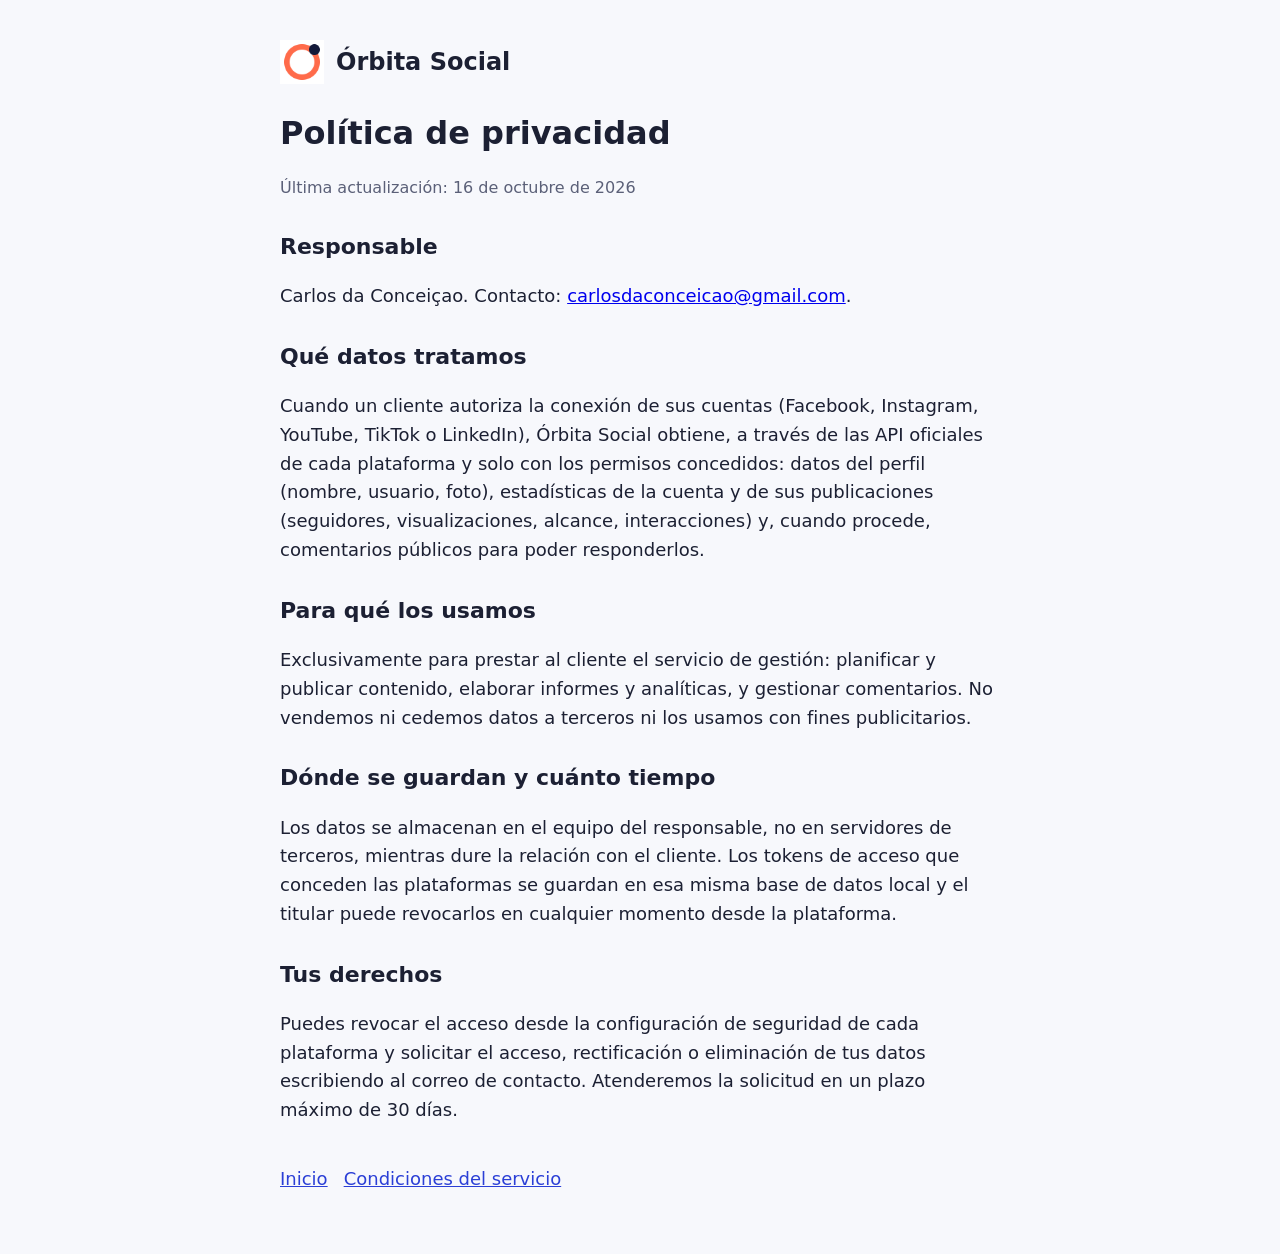
==== privacy.html @ c59845f5 "Add files via upload" ====
<!doctype html>
<html lang="es">
<head><meta charset="utf-8"><meta name="viewport" content="width=device-width, initial-scale=1"><title>Política de privacidad · Órbita Social</title><link rel="icon" href="logo.png"><link rel="stylesheet" href="style.css"></head>
<body><main>
<header><img src="logo.png" alt=""><a href="./">Órbita Social</a></header>
<h1>Política de privacidad</h1>
<p class="muted">Última actualización: 16 de octubre de 2026</p>
<h2>Responsable</h2>
<p>Carlos da Conceiçao. Contacto: <a href="mailto:carlosdaconceicao@gmail.com">carlosdaconceicao@gmail.com</a>.</p>
<h2>Qué datos tratamos</h2>
<p>Cuando un cliente autoriza la conexión de sus cuentas (Facebook, Instagram, YouTube, TikTok o LinkedIn), Órbita Social obtiene, a través de las API oficiales de cada plataforma y solo con los permisos concedidos: datos del perfil (nombre, usuario, foto), estadísticas de la cuenta y de sus publicaciones (seguidores, visualizaciones, alcance, interacciones) y, cuando procede, comentarios públicos para poder responderlos.</p>
<h2>Para qué los usamos</h2>
<p>Exclusivamente para prestar al cliente el servicio de gestión: planificar y publicar contenido, elaborar informes y analíticas, y gestionar comentarios. No vendemos ni cedemos datos a terceros ni los usamos con fines publicitarios.</p>
<h2>Dónde se guardan y cuánto tiempo</h2>
<p>Los datos se almacenan en el equipo del responsable, no en servidores de terceros, mientras dure la relación con el cliente. Los tokens de acceso que conceden las plataformas se guardan en esa misma base de datos local y el titular puede revocarlos en cualquier momento desde la plataforma.</p>
<h2>Tus derechos</h2>
<p>Puedes revocar el acceso desde la configuración de seguridad de cada plataforma y solicitar el acceso, rectificación o eliminación de tus datos escribiendo al correo de contacto. Atenderemos la solicitud en un plazo máximo de 30 días.</p>
<nav><a href="./">Inicio</a><a href="terms.html">Condiciones del servicio</a></nav>
</main></body></html>
---- style.css ----
:root { --text: #1c2033; --muted: #5b6078; --accent: #ff6b4a; --bg: #f7f8fc; }
* { box-sizing: border-box; }
body { margin: 0; font-family: system-ui, -apple-system, 'Segoe UI', Roboto, sans-serif; color: var(--text); background: var(--bg); font-size: 18px; line-height: 1.6; }
main { max-width: 760px; margin: 0 auto; padding: 40px 20px 60px; }
header { display: flex; align-items: center; gap: 12px; margin-bottom: 24px; }
header img { width: 44px; height: 44px; }
header a { font-weight: 700; font-size: 24px; color: var(--text); text-decoration: none; }
h1 { font-size: 32px; margin: 0 0 8px; }
h2 { font-size: 22px; margin: 28px 0 8px; }
p, li { color: var(--text); }
.muted { color: var(--muted); font-size: 16px; }
nav { margin-top: 40px; display: flex; gap: 16px; flex-wrap: wrap; }
nav a { color: #2b3fd6; }
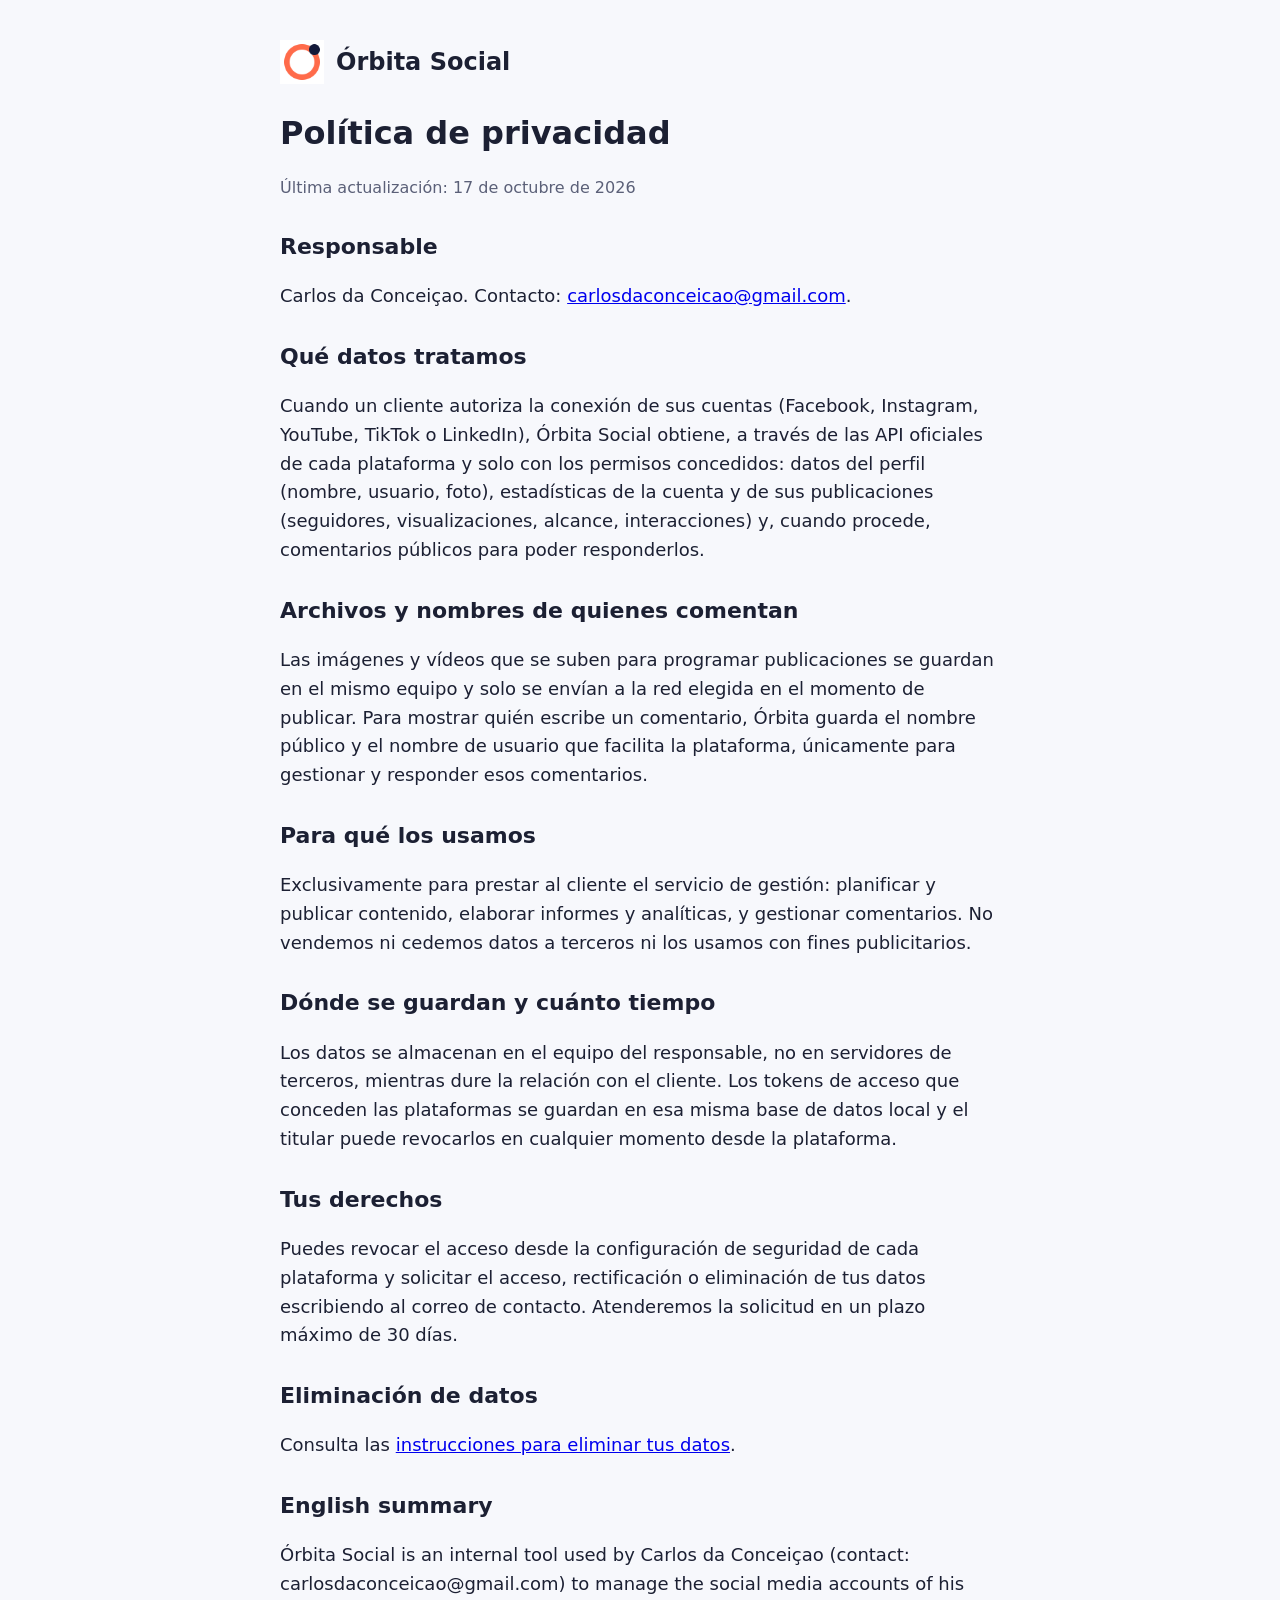
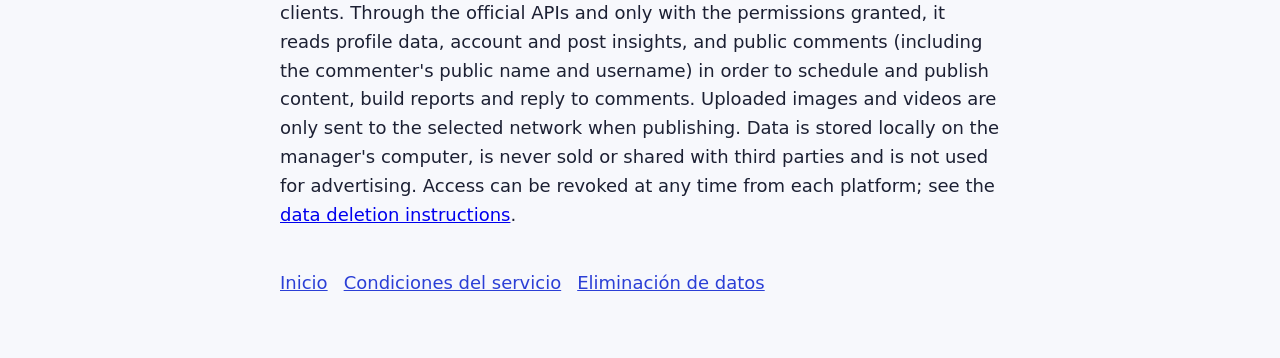
==== commit 0d871892: "Añade instrucciones de eliminación de datos y actualiza la política de privacidad" ====
--- a/privacy.html
+++ b/privacy.html
@@ -4,16 +4,22 @@
 <body><main>
 <header><img src="logo.png" alt=""><a href="./">Órbita Social</a></header>
 <h1>Política de privacidad</h1>
-<p class="muted">Última actualización: 16 de octubre de 2026</p>
+<p class="muted">Última actualización: 17 de octubre de 2026</p>
 <h2>Responsable</h2>
 <p>Carlos da Conceiçao. Contacto: <a href="mailto:carlosdaconceicao@gmail.com">carlosdaconceicao@gmail.com</a>.</p>
 <h2>Qué datos tratamos</h2>
 <p>Cuando un cliente autoriza la conexión de sus cuentas (Facebook, Instagram, YouTube, TikTok o LinkedIn), Órbita Social obtiene, a través de las API oficiales de cada plataforma y solo con los permisos concedidos: datos del perfil (nombre, usuario, foto), estadísticas de la cuenta y de sus publicaciones (seguidores, visualizaciones, alcance, interacciones) y, cuando procede, comentarios públicos para poder responderlos.</p>
+<h2>Archivos y nombres de quienes comentan</h2>
+<p>Las imágenes y vídeos que se suben para programar publicaciones se guardan en el mismo equipo y solo se envían a la red elegida en el momento de publicar. Para mostrar quién escribe un comentario, Órbita guarda el nombre público y el nombre de usuario que facilita la plataforma, únicamente para gestionar y responder esos comentarios.</p>
 <h2>Para qué los usamos</h2>
 <p>Exclusivamente para prestar al cliente el servicio de gestión: planificar y publicar contenido, elaborar informes y analíticas, y gestionar comentarios. No vendemos ni cedemos datos a terceros ni los usamos con fines publicitarios.</p>
 <h2>Dónde se guardan y cuánto tiempo</h2>
 <p>Los datos se almacenan en el equipo del responsable, no en servidores de terceros, mientras dure la relación con el cliente. Los tokens de acceso que conceden las plataformas se guardan en esa misma base de datos local y el titular puede revocarlos en cualquier momento desde la plataforma.</p>
 <h2>Tus derechos</h2>
 <p>Puedes revocar el acceso desde la configuración de seguridad de cada plataforma y solicitar el acceso, rectificación o eliminación de tus datos escribiendo al correo de contacto. Atenderemos la solicitud en un plazo máximo de 30 días.</p>
-<nav><a href="./">Inicio</a><a href="terms.html">Condiciones del servicio</a></nav>
+<h2>Eliminación de datos</h2>
+<p>Consulta las <a href="data-deletion.html">instrucciones para eliminar tus datos</a>.</p>
+<h2>English summary</h2>
+<p>Órbita Social is an internal tool used by Carlos da Conceiçao (contact: carlosdaconceicao@gmail.com) to manage the social media accounts of his clients. Through the official APIs and only with the permissions granted, it reads profile data, account and post insights, and public comments (including the commenter's public name and username) in order to schedule and publish content, build reports and reply to comments. Uploaded images and videos are only sent to the selected network when publishing. Data is stored locally on the manager's computer, is never sold or shared with third parties and is not used for advertising. Access can be revoked at any time from each platform; see the <a href="data-deletion.html">data deletion instructions</a>.</p>
+<nav><a href="./">Inicio</a><a href="terms.html">Condiciones del servicio</a><a href="data-deletion.html">Eliminación de datos</a></nav>
 </main></body></html>
